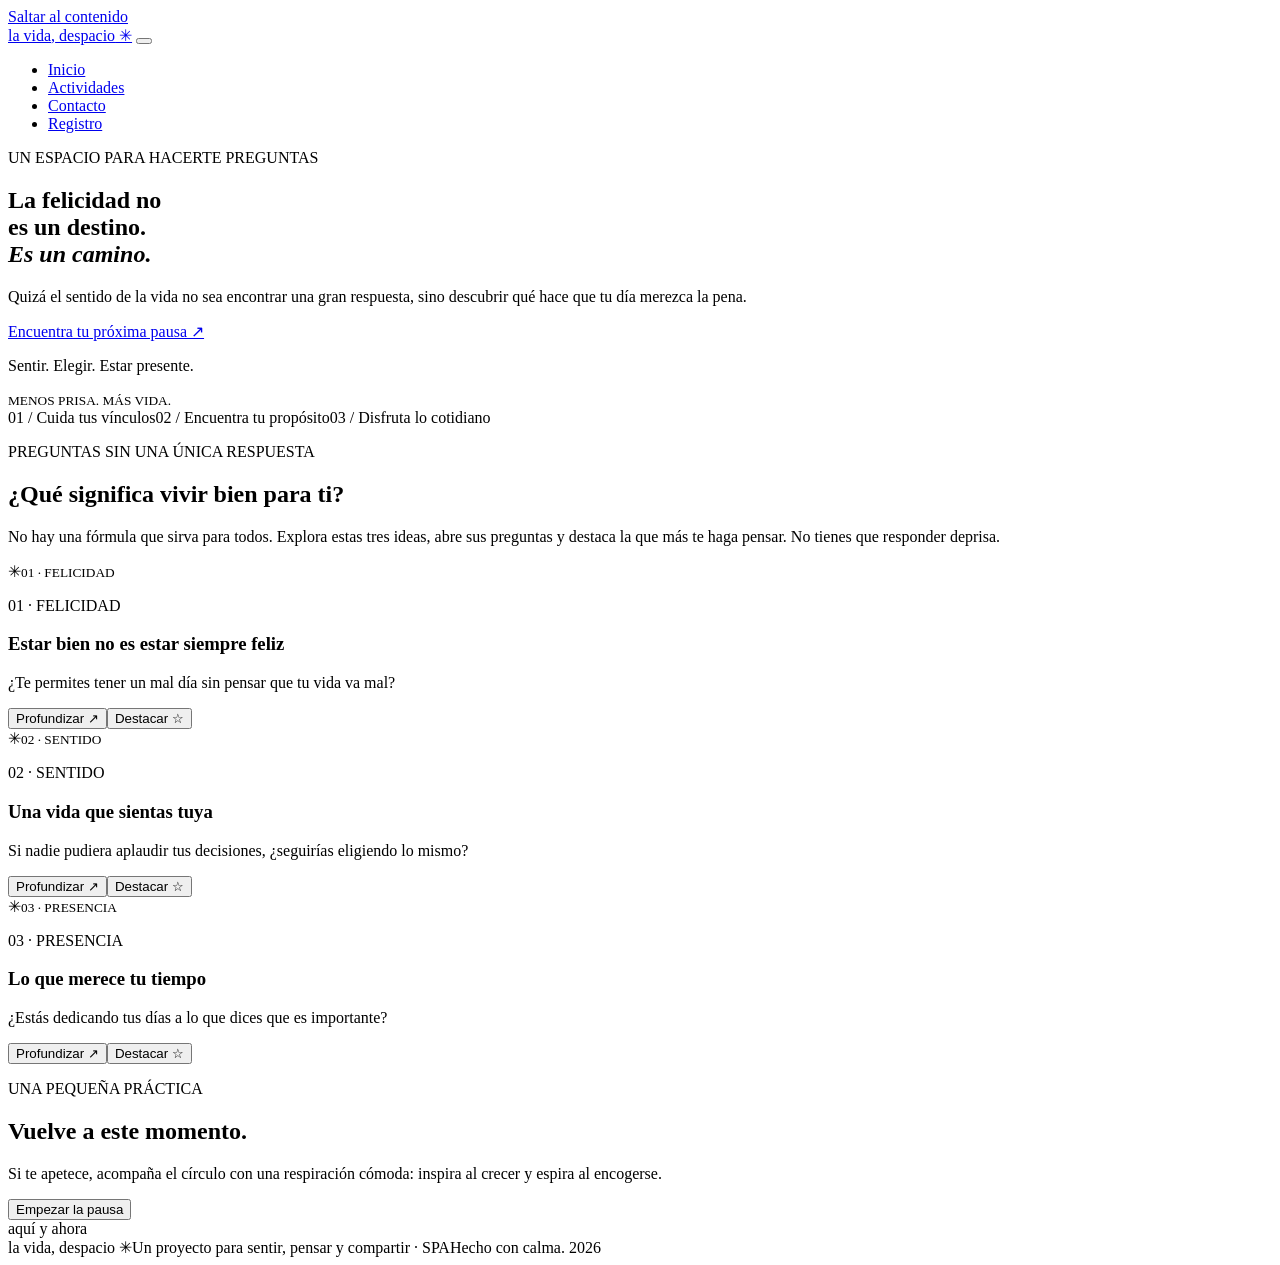
==== index.html @ 71df7619 "Entrega 2 - SPA con JavaScript" ====
<!doctype html>
<html lang="es">
  <head>
    <meta charset="utf-8">
    <meta name="viewport" content="width=device-width, initial-scale=1">
    <meta name="description" content="Reflexiones, encuentros y pequeñas pausas para explorar la felicidad y el sentido de la vida.">
    <title>
      Inicio · La vida, despacio
    </title>
    <link rel="icon" href="assets/favicon.svg" type="image/svg+xml">
    <link rel="stylesheet" href="assets/bootstrap.min.css">
    <link rel="stylesheet" href="assets/style.css">
    <script defer src="assets/bootstrap.bundle.min.js">
    </script>
    <script defer src="assets/app.js">
    </script>
  </head>
  <body data-spa="true" class="d-flex flex-column min-vh-100">
    <a class="skip" href="#contenido">Saltar al contenido</a>
    <nav class="navbar navbar-expand-md py-3" aria-label="Navegación principal">
      <div class="container contenedor-amarillo">
        <a class="brand" href="#inicio" data-route="inicio">la vida<span>,</span> despacio<span> ✳</span></a>
        <button class="navbar-toggler" type="button" data-bs-toggle="collapse" data-bs-target="#menu" aria-controls="menu" aria-expanded="false" aria-label="Abrir menú"><span class="navbar-toggler-icon"></span></button>
        <div class="collapse navbar-collapse" id="menu">
          <ul class="navbar-nav ms-auto gap-md-3">
            <li class="nav-item">
              <a class="nav-link active" href="#inicio" data-route="inicio" aria-current="page">Inicio</a>
            </li>
            <li class="nav-item">
              <a class="nav-link " href="#actividades" data-route="actividades">Actividades</a>
            </li>
            <li class="nav-item">
              <a class="nav-link " href="#contacto" data-route="contacto">Contacto</a>
            </li>
            <li class="nav-item">
              <a class="nav-link " href="#registro" data-route="registro">Registro</a>
            </li>
          </ul>
        </div>
      </div>
    </nav>
    <main id="contenido" class="container contenedor-amarillo flex-grow-1" tabindex="-1">
      <section id="inicio" class="view" aria-label="Inicio">
        <div class="hero">
          <div class="row align-items-center gx-lg-5">
            <div class="col-md-7">
              <p class="eyebrow mb-4">
                UN ESPACIO PARA HACERTE PREGUNTAS
              </p>
              <h1>
                La felicidad no<br>es un destino.<br><em>Es un camino.</em>
              </h1>
              <p class="lead mt-4">
                Quizá el sentido de la vida no sea encontrar una gran respuesta, sino descubrir qué hace que tu día merezca la pena.
              </p>
              <a class="btn btn-primary mt-2" href="#actividades" data-route="actividades">Encuentra tu próxima pausa ↗</a>
              <p class="note mt-4">
                Sentir. Elegir. Estar presente.
              </p>
            </div>
            <div class="col-md-5">
              <div class="landscape" role="img" aria-label="Paisaje de colinas verdes bajo un sol de terracota">
                <div class="orbit">
                </div>
                <div class="sun">
                </div>
                <div class="hill back">
                </div>
                <div class="hill">
                </div>
                <div class="hill front">
                </div>
                <small>MENOS PRISA. MÁS VIDA.</small>
              </div>
            </div>
          </div>
        </div>
        <div class="intro-line d-flex justify-content-between flex-wrap gap-2">
          <span>01 / Cuida tus vínculos</span><span>02 / Encuentra tu propósito</span><span>03 / Disfruta lo cotidiano</span>
        </div>
        <section class="section-space">
          <div class="row mb-4 align-items-end">
            <div class="col-md-7">
              <p class="eyebrow">
                PREGUNTAS SIN UNA ÚNICA RESPUESTA
              </p>
              <h2>
                ¿Qué significa vivir bien para ti?
              </h2>
            </div>
            <div class="col-md-5">
              <p>
                No hay una fórmula que sirva para todos. Explora estas tres ideas, abre sus preguntas y destaca la que más te haga pensar. No tienes que responder deprisa.
              </p>
            </div>
          </div>
          <div class="row g-4">
            <div class="col-md-4">
              <article class="card h-100" data-info="La alegría puede ser un momento; el bienestar también puede ser sentir que vives de acuerdo con lo que valoras. Piensa en algo que te dé paz aunque no te haga sonreír. ¿Qué te cuenta sobre lo que necesitas?">
                <div class="reflection-art " aria-hidden="true">
                  <span>✳</span><small>01 · FELICIDAD</small>
                </div>
                <div class="card-body p-4">
                  <p class="eyebrow">
                    01 · FELICIDAD
                  </p>
                  <h3 class="card-title">
                    Estar bien no es estar siempre feliz
                  </h3>
                  <p class="card-text">
                    ¿Te permites tener un mal día sin pensar que tu vida va mal?
                  </p>
                  <div class="d-flex flex-wrap gap-3">
                    <button class="text-button reflection-info" type="button" aria-expanded="false">Profundizar ↗</button><button class="text-button reflection-star" type="button" aria-pressed="false">Destacar ☆</button>
                  </div>
                </div>
              </article>
            </div>
            <div class="col-md-4">
              <article class="card h-100" data-info="No hace falta descubrir una misión grandiosa. El sentido puede construirse cuidando a alguien, aprendiendo algo o cumpliendo una pequeña promesa. ¿Qué decisión de esta semana te acercaría a la persona que quieres ser?">
                <div class="reflection-art rose" aria-hidden="true">
                  <span>✳</span><small>02 · SENTIDO</small>
                </div>
                <div class="card-body p-4">
                  <p class="eyebrow">
                    02 · SENTIDO
                  </p>
                  <h3 class="card-title">
                    Una vida que sientas tuya
                  </h3>
                  <p class="card-text">
                    Si nadie pudiera aplaudir tus decisiones, ¿seguirías eligiendo lo mismo?
                  </p>
                  <div class="d-flex flex-wrap gap-3">
                    <button class="text-button reflection-info" type="button" aria-expanded="false">Profundizar ↗</button><button class="text-button reflection-star" type="button" aria-pressed="false">Destacar ☆</button>
                  </div>
                </div>
              </article>
            </div>
            <div class="col-md-4">
              <article class="card h-100" data-info="Tu atención es una forma de elegir. Recuerda un instante corriente que hoy echas de menos. Tal vez una conversación, una comida o un paseo. ¿Qué momento de hoy te gustaría haber vivido con más atención?">
                <div class="reflection-art blue" aria-hidden="true">
                  <span>✳</span><small>03 · PRESENCIA</small>
                </div>
                <div class="card-body p-4">
                  <p class="eyebrow">
                    03 · PRESENCIA
                  </p>
                  <h3 class="card-title">
                    Lo que merece tu tiempo
                  </h3>
                  <p class="card-text">
                    ¿Estás dedicando tus días a lo que dices que es importante?
                  </p>
                  <div class="d-flex flex-wrap gap-3">
                    <button class="text-button reflection-info" type="button" aria-expanded="false">Profundizar ↗</button><button class="text-button reflection-star" type="button" aria-pressed="false">Destacar ☆</button>
                  </div>
                </div>
              </article>
            </div>
          </div>
        </section>
        <section class="pause mb-4">
          <div class="row align-items-center">
            <div class="col-md-8">
              <p class="eyebrow text-warning">
                UNA PEQUEÑA PRÁCTICA
              </p>
              <h2>
                Vuelve a este momento.
              </h2>
              <p>
                Si te apetece, acompaña el círculo con una respiración cómoda: inspira al crecer y espira al encogerse.
              </p>
              <button class="btn btn-light rounded-pill breath-toggle" type="button" aria-pressed="false">Empezar la pausa</button>
            </div>
            <div class="col-md-4 text-center">
              <div class="breath" aria-hidden="true">
                aquí y ahora
              </div>
            </div>
          </div>
        </section>
      </section>
      <section id="actividades" class="view" hidden aria-label="Actividades">
        <header class="section-space pb-3">
          <p class="eyebrow">
            COMPARTIR TAMBIÉN DA SENTIDO
          </p>
          <h1>
            Los buenos momentos<br><em>se comparten.</em>
          </h1>
          <p class="lead mt-4">
            Una conversación, una pregunta y tiempo para escuchar. Estas propuestas convierten la reflexión en una pequeña experiencia compartida.
          </p>
          <p class="note">
            Agenda ilustrativa. Las actividades no son convocatorias reales.
          </p>
        </header>
        <section class="section-space pt-4">
          <h2 class="mb-4">
            Nuestra próxima pausa
          </h2>
          <p>
            Destaca un tipo de actividad para encontrarlo de un vistazo. Todas permanecen visibles.
          </p>
          <div class="d-flex flex-wrap gap-2 mb-4" aria-label="Destacar actividades por tipo">
            <button class="btn btn-outline-dark filter active" data-filter="todos" aria-pressed="true">Todos</button><button class="btn btn-outline-dark filter" data-filter="dialogo" aria-pressed="false">Diálogo</button><button class="btn btn-outline-dark filter" data-filter="escritura" aria-pressed="false">Escritura</button><button class="btn btn-outline-dark filter" data-filter="presencia" aria-pressed="false">Presencia</button>
          </div>
          <p class="filter-status visually-hidden" role="status">
          </p>
          <div class="table-responsive">
            <table class="table">
              <caption>
                Actividades ilustrativas de La vida, despacio.
              </caption>
              <thead>
                <tr>
                  <th scope="col">
                    Actividad
                  </th>
                  <th scope="col">
                    Fecha
                  </th>
                  <th scope="col">
                    Lugar
                  </th>
                  <th scope="col">
                    Tipo
                  </th>
                  <th scope="col">
                    Información
                  </th>
                </tr>
              </thead>
              <tbody>
                <tr data-tipo="dialogo" data-detalle="Imagina que no necesitas impresionar a nadie. Comparte tres cosas a las que dedicarías más tiempo y escucha sin juzgar las respuestas del grupo.">
                  <th scope="row">
                    Lo que de verdad importa
                  </th>
                  <td>
                    12 noviembre 2026 · 17:00
                  </td>
                  <td>
                    Aula de descanso
                  </td>
                  <td>
                    <span class="badge text-bg-light">Dialogo</span>
                  </td>
                  <td>
                    <button class="text-button event-info" type="button" aria-expanded="false">Ver detalles ↗</button>
                  </td>
                </tr>
                <tr data-tipo="escritura" data-detalle="Escribe qué te preocupa hoy, qué agradeces y qué no quieres olvidar. La carta es personal: compartirla es opcional. ¿Qué te gustaría recordar dentro de un año?">
                  <th scope="row">
                    Una carta a tu yo del futuro
                  </th>
                  <td>
                    19 noviembre 2026 · 17:00
                  </td>
                  <td>
                    Aula de descanso
                  </td>
                  <td>
                    <span class="badge text-bg-light">Escritura</span>
                  </td>
                  <td>
                    <button class="text-button event-info" type="button" aria-expanded="false">Ver detalles ↗</button>
                  </td>
                </tr>
                <tr data-tipo="presencia" data-detalle="Un paseo sin mirar el móvil. Observa cinco cosas que normalmente te pasan desapercibidas. Después piensa si necesitas hacer más cosas o estar más presente en las que ya haces.">
                  <th scope="row">
                    Caminar sin llegar a ningún sitio
                  </th>
                  <td>
                    26 noviembre 2026 · 16:30
                  </td>
                  <td>
                    Patio del instituto
                  </td>
                  <td>
                    <span class="badge text-bg-light">Presencia</span>
                  </td>
                  <td>
                    <button class="text-button event-info" type="button" aria-expanded="false">Ver detalles ↗</button>
                  </td>
                </tr>
              </tbody>
            </table>
          </div>
          <aside class="pause mt-4">
            <h2>
              No necesitas tener todas las respuestas.
            </h2>
            <p class="mb-0">
              A veces basta con encontrar a alguien con quien compartir las preguntas.
            </p>
          </aside>
        </section>
      </section>
      <section id="contacto" class="view" hidden aria-label="Contacto">
        <section class="section-space">
          <div class="row g-5">
            <div class="col-lg-6">
              <p class="eyebrow">
                TE LEEMOS
              </p>
              <h1 style="font-size:clamp(3rem,5vw,4.7rem)">
                Toda conversación empieza por un hola.
              </h1>
              <p class="lead mt-4">
                ¿Una idea, una experiencia o una pregunta? Este espacio también se construye con lo que tú quieras compartir.
              </p>
              <div class="intro-line mt-5">
                La vida tiene más sentido cuando la compartimos.
              </div>
              <p class="note mt-4">
                El envío se simula en tu navegador. No se guardan datos ni se envían mensajes.
              </p>
            </div>
            <div class="col-lg-6">
              <form class="form-panel" data-form="contacto">
                <h2 class="mb-4">
                  Cuéntanos
                </h2>
                <div class="mb-3">
                  <label class="form-label" for="nombre">Nombre</label>
                  <input class="form-control" id="nombre" name="nombre" autocomplete="given-name" required minlength="2" maxlength="80">
                </div>
                <div class="mb-3">
                  <label class="form-label" for="email">Correo electrónico</label>
                  <input class="form-control" id="email" name="email" type="email" autocomplete="email" required maxlength="150">
                </div>
                <div class="mb-3">
                  <label class="form-label" for="asunto">Asunto</label>
                  <select class="form-select" id="asunto" name="asunto" required>
                    <option value="">
                      Selecciona un asunto
                    </option>
                    <option>
                      Proponer una actividad
                    </option>
                    <option>
                      Compartir una reflexión
                    </option>
                    <option>
                      Otra pregunta
                    </option>
                  </select>
                </div>
                <div class="mb-4">
                  <label class="form-label" for="mensaje">Tu mensaje</label>
                  <textarea class="form-control" id="mensaje" name="mensaje" rows="4" minlength="10" maxlength="1500" required></textarea>
                  <div class="form-text">
                    Escribe al menos 10 caracteres.
                  </div>
                </div>
                <button class="btn btn-primary" type="submit">Enviar mensaje ↗</button>
                <div class="form-message mt-3" role="status" aria-live="polite">
                </div>
              </form>
            </div>
          </div>
        </section>
      </section>
      <section id="registro" class="view" hidden aria-label="Registro">
        <section class="section-space">
          <div class="row g-5">
            <div class="col-lg-6">
              <p class="eyebrow">
                SÚMATE A LA INICIATIVA
              </p>
              <h1 style="font-size:clamp(3rem,5vw,4.7rem)">
                Haz sitio a nuevas historias.
              </h1>
              <p class="lead mt-4">
                Participar es dar el primer paso: conoce personas, comparte preguntas y descubre otras formas de mirar la vida.
              </p>
              <div class="intro-line mt-5">
                La vida tiene más sentido cuando la compartimos.
              </div>
              <p class="note mt-4">
                El envío se simula en tu navegador. No se guardan datos ni se envían mensajes.
              </p>
            </div>
            <div class="col-lg-6">
              <form class="form-panel" data-form="registro">
                <h2 class="mb-4">
                  Tu próxima historia
                </h2>
                <div class="mb-3">
                  <label class="form-label" for="registro-nombre">Nombre</label>
                  <input class="form-control" id="registro-nombre" name="nombre" autocomplete="given-name" required minlength="2" maxlength="80">
                </div>
                <div class="mb-3">
                  <label class="form-label" for="registro-email">Correo electrónico</label>
                  <input class="form-control" id="registro-email" name="email" type="email" autocomplete="email" required maxlength="150">
                </div>
                <div class="mb-3">
                  <label class="form-label" for="interes">¿Qué te interesa?</label>
                  <select class="form-select" id="interes" name="interes" required>
                    <option value="">
                      Elige una actividad
                    </option>
                    <option>
                      Diálogo
                    </option>
                    <option>
                      Escritura
                    </option>
                    <option>
                      Presencia
                    </option>
                  </select>
                </div>
                <div class="mb-3">
                  <label class="form-label" for="pregunta">Una pregunta que te acompaña (opcional)</label>
                  <input class="form-control" id="pregunta" name="pregunta" maxlength="120">
                </div>
                <div class="form-check mb-4">
                  <input class="form-check-input" type="checkbox" id="acepto" name="acepto" required>
                  <label class="form-check-label" for="acepto">Entiendo que este registro es una simulación.</label>
                </div>
                <button class="btn btn-primary" type="submit">Quiero participar ↗</button>
                <div class="form-message mt-3" role="status" aria-live="polite">
                </div>
              </form>
            </div>
          </div>
        </section>
      </section>
    </main>
    <footer>
      <div class="container contenedor-amarillo d-flex justify-content-between flex-wrap gap-2">
        <span class="brand fs-5">la vida, despacio ✳</span><span>Un proyecto para sentir, pensar y compartir · SPA</span><span>Hecho con calma. 2026</span>
      </div>
    </footer>
  </body>
</html>
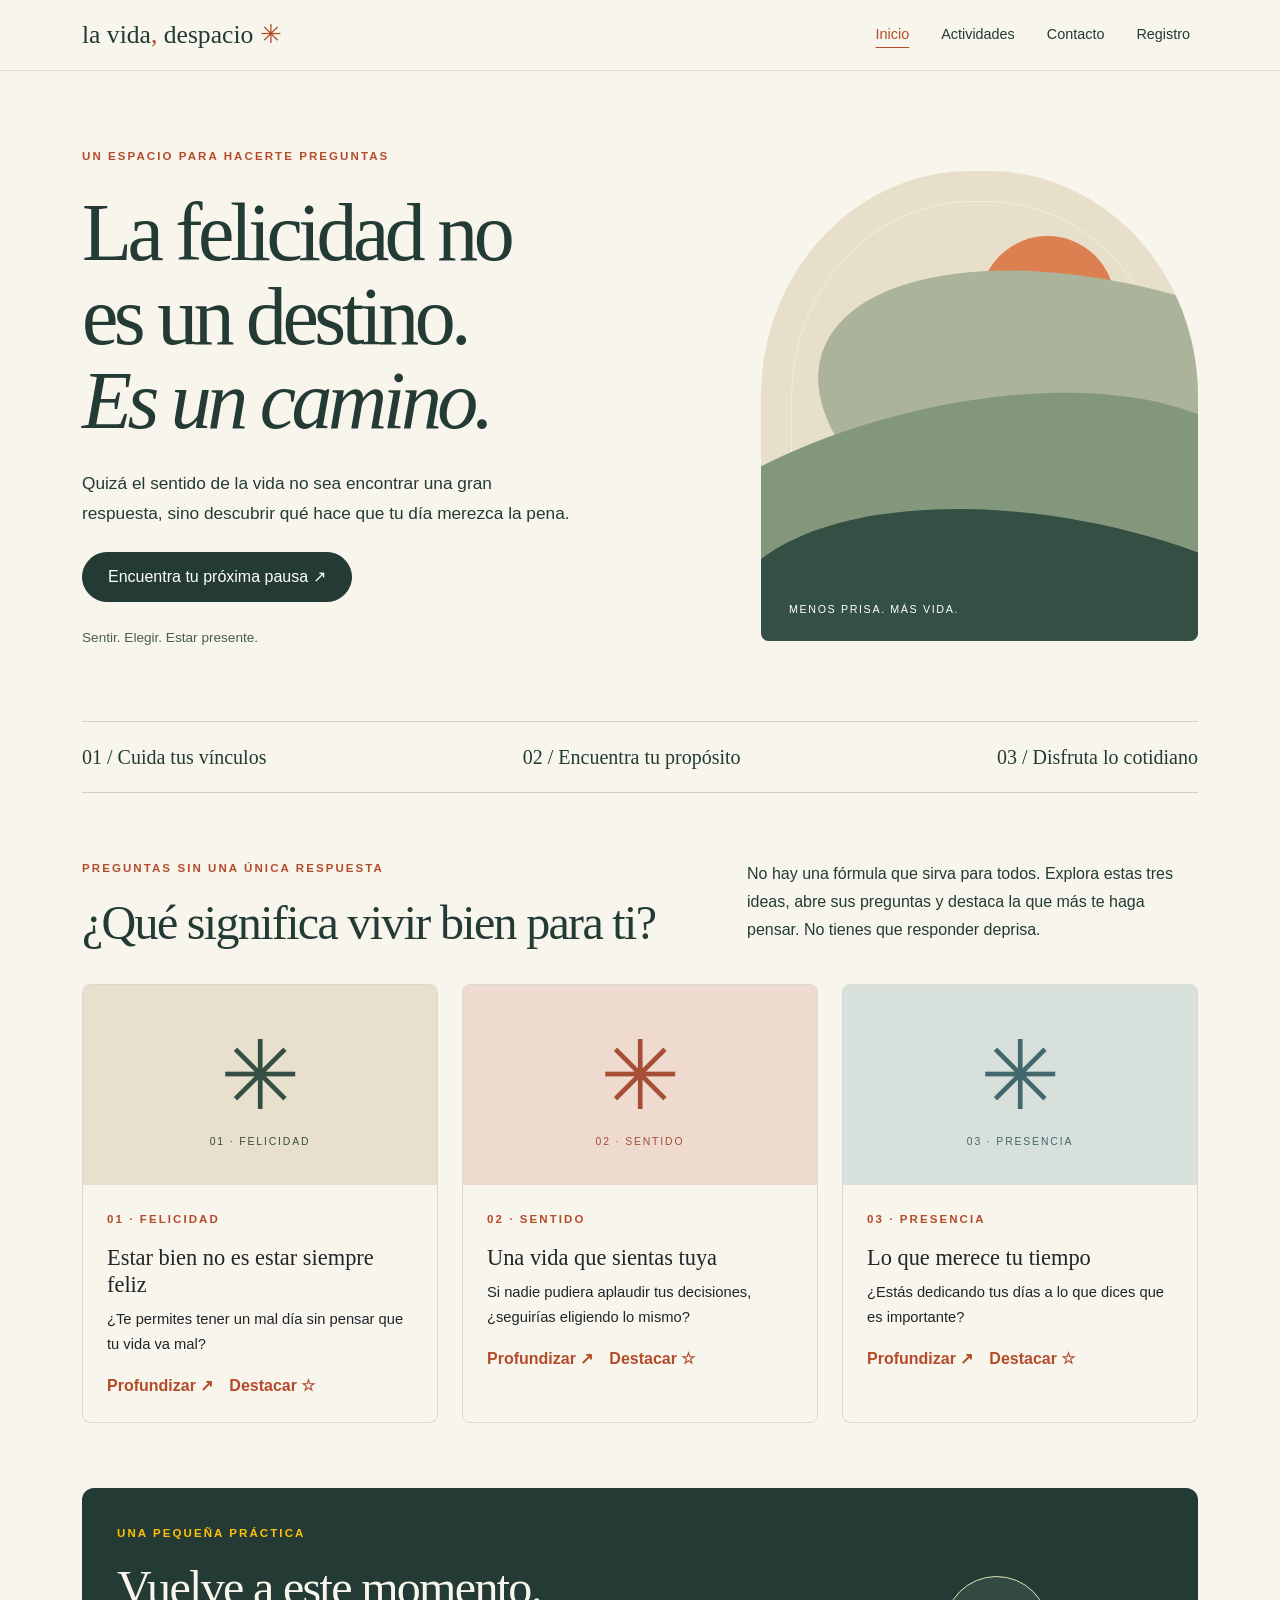
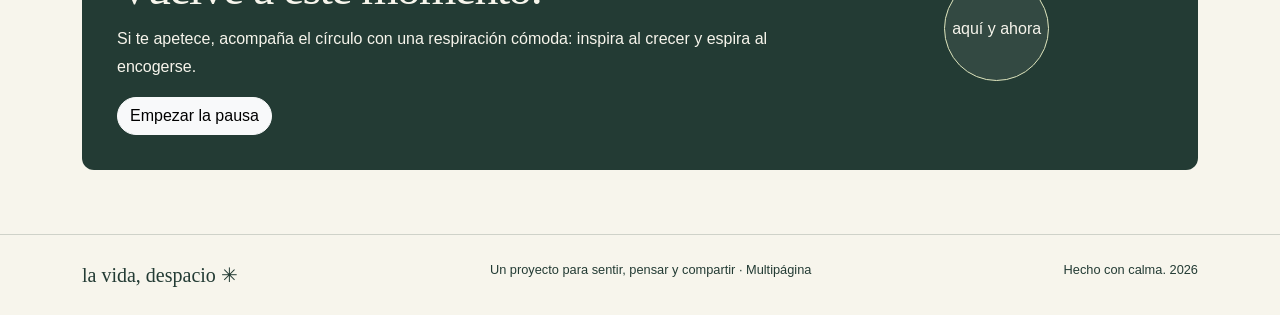
==== commit 53f561b9: "Entrega 1 - Web estática con Bootstrap 5.3" ====
--- a/index.html
+++ b/index.html
@@ -15,32 +15,32 @@
     <script defer src="assets/app.js">
     </script>
   </head>
-  <body data-spa="true" class="d-flex flex-column min-vh-100">
+  <body data-spa="false" class="d-flex flex-column min-vh-100">
     <a class="skip" href="#contenido">Saltar al contenido</a>
     <nav class="navbar navbar-expand-md py-3" aria-label="Navegación principal">
       <div class="container contenedor-amarillo">
-        <a class="brand" href="#inicio" data-route="inicio">la vida<span>,</span> despacio<span> ✳</span></a>
+        <a class="brand" href="index.html" data-route="inicio">la vida<span>,</span> despacio<span> ✳</span></a>
         <button class="navbar-toggler" type="button" data-bs-toggle="collapse" data-bs-target="#menu" aria-controls="menu" aria-expanded="false" aria-label="Abrir menú"><span class="navbar-toggler-icon"></span></button>
         <div class="collapse navbar-collapse" id="menu">
           <ul class="navbar-nav ms-auto gap-md-3">
             <li class="nav-item">
-              <a class="nav-link active" href="#inicio" data-route="inicio" aria-current="page">Inicio</a>
+              <a class="nav-link active" href="index.html" data-route="inicio" aria-current="page">Inicio</a>
             </li>
             <li class="nav-item">
-              <a class="nav-link " href="#actividades" data-route="actividades">Actividades</a>
+              <a class="nav-link " href="events.html" data-route="actividades">Actividades</a>
             </li>
             <li class="nav-item">
-              <a class="nav-link " href="#contacto" data-route="contacto">Contacto</a>
+              <a class="nav-link " href="contact.html" data-route="contacto">Contacto</a>
             </li>
             <li class="nav-item">
-              <a class="nav-link " href="#registro" data-route="registro">Registro</a>
+              <a class="nav-link " href="register.html" data-route="registro">Registro</a>
             </li>
           </ul>
         </div>
       </div>
     </nav>
     <main id="contenido" class="container contenedor-amarillo flex-grow-1" tabindex="-1">
-      <section id="inicio" class="view" aria-label="Inicio">
+      <div class="view">
         <div class="hero">
           <div class="row align-items-center gx-lg-5">
             <div class="col-md-7">
@@ -53,7 +53,7 @@
               <p class="lead mt-4">
                 Quizá el sentido de la vida no sea encontrar una gran respuesta, sino descubrir qué hace que tu día merezca la pena.
               </p>
-              <a class="btn btn-primary mt-2" href="#actividades" data-route="actividades">Encuentra tu próxima pausa ↗</a>
+              <a class="btn btn-primary mt-2" href="events.html" data-route="actividades">Encuentra tu próxima pausa ↗</a>
               <p class="note mt-4">
                 Sentir. Elegir. Estar presente.
               </p>
@@ -181,258 +181,11 @@
             </div>
           </div>
         </section>
-      </section>
-      <section id="actividades" class="view" hidden aria-label="Actividades">
-        <header class="section-space pb-3">
-          <p class="eyebrow">
-            COMPARTIR TAMBIÉN DA SENTIDO
-          </p>
-          <h1>
-            Los buenos momentos<br><em>se comparten.</em>
-          </h1>
-          <p class="lead mt-4">
-            Una conversación, una pregunta y tiempo para escuchar. Estas propuestas convierten la reflexión en una pequeña experiencia compartida.
-          </p>
-          <p class="note">
-            Agenda ilustrativa. Las actividades no son convocatorias reales.
-          </p>
-        </header>
-        <section class="section-space pt-4">
-          <h2 class="mb-4">
-            Nuestra próxima pausa
-          </h2>
-          <p>
-            Destaca un tipo de actividad para encontrarlo de un vistazo. Todas permanecen visibles.
-          </p>
-          <div class="d-flex flex-wrap gap-2 mb-4" aria-label="Destacar actividades por tipo">
-            <button class="btn btn-outline-dark filter active" data-filter="todos" aria-pressed="true">Todos</button><button class="btn btn-outline-dark filter" data-filter="dialogo" aria-pressed="false">Diálogo</button><button class="btn btn-outline-dark filter" data-filter="escritura" aria-pressed="false">Escritura</button><button class="btn btn-outline-dark filter" data-filter="presencia" aria-pressed="false">Presencia</button>
-          </div>
-          <p class="filter-status visually-hidden" role="status">
-          </p>
-          <div class="table-responsive">
-            <table class="table">
-              <caption>
-                Actividades ilustrativas de La vida, despacio.
-              </caption>
-              <thead>
-                <tr>
-                  <th scope="col">
-                    Actividad
-                  </th>
-                  <th scope="col">
-                    Fecha
-                  </th>
-                  <th scope="col">
-                    Lugar
-                  </th>
-                  <th scope="col">
-                    Tipo
-                  </th>
-                  <th scope="col">
-                    Información
-                  </th>
-                </tr>
-              </thead>
-              <tbody>
-                <tr data-tipo="dialogo" data-detalle="Imagina que no necesitas impresionar a nadie. Comparte tres cosas a las que dedicarías más tiempo y escucha sin juzgar las respuestas del grupo.">
-                  <th scope="row">
-                    Lo que de verdad importa
-                  </th>
-                  <td>
-                    12 noviembre 2026 · 17:00
-                  </td>
-                  <td>
-                    Aula de descanso
-                  </td>
-                  <td>
-                    <span class="badge text-bg-light">Dialogo</span>
-                  </td>
-                  <td>
-                    <button class="text-button event-info" type="button" aria-expanded="false">Ver detalles ↗</button>
-                  </td>
-                </tr>
-                <tr data-tipo="escritura" data-detalle="Escribe qué te preocupa hoy, qué agradeces y qué no quieres olvidar. La carta es personal: compartirla es opcional. ¿Qué te gustaría recordar dentro de un año?">
-                  <th scope="row">
-                    Una carta a tu yo del futuro
-                  </th>
-                  <td>
-                    19 noviembre 2026 · 17:00
-                  </td>
-                  <td>
-                    Aula de descanso
-                  </td>
-                  <td>
-                    <span class="badge text-bg-light">Escritura</span>
-                  </td>
-                  <td>
-                    <button class="text-button event-info" type="button" aria-expanded="false">Ver detalles ↗</button>
-                  </td>
-                </tr>
-                <tr data-tipo="presencia" data-detalle="Un paseo sin mirar el móvil. Observa cinco cosas que normalmente te pasan desapercibidas. Después piensa si necesitas hacer más cosas o estar más presente en las que ya haces.">
-                  <th scope="row">
-                    Caminar sin llegar a ningún sitio
-                  </th>
-                  <td>
-                    26 noviembre 2026 · 16:30
-                  </td>
-                  <td>
-                    Patio del instituto
-                  </td>
-                  <td>
-                    <span class="badge text-bg-light">Presencia</span>
-                  </td>
-                  <td>
-                    <button class="text-button event-info" type="button" aria-expanded="false">Ver detalles ↗</button>
-                  </td>
-                </tr>
-              </tbody>
-            </table>
-          </div>
-          <aside class="pause mt-4">
-            <h2>
-              No necesitas tener todas las respuestas.
-            </h2>
-            <p class="mb-0">
-              A veces basta con encontrar a alguien con quien compartir las preguntas.
-            </p>
-          </aside>
-        </section>
-      </section>
-      <section id="contacto" class="view" hidden aria-label="Contacto">
-        <section class="section-space">
-          <div class="row g-5">
-            <div class="col-lg-6">
-              <p class="eyebrow">
-                TE LEEMOS
-              </p>
-              <h1 style="font-size:clamp(3rem,5vw,4.7rem)">
-                Toda conversación empieza por un hola.
-              </h1>
-              <p class="lead mt-4">
-                ¿Una idea, una experiencia o una pregunta? Este espacio también se construye con lo que tú quieras compartir.
-              </p>
-              <div class="intro-line mt-5">
-                La vida tiene más sentido cuando la compartimos.
-              </div>
-              <p class="note mt-4">
-                El envío se simula en tu navegador. No se guardan datos ni se envían mensajes.
-              </p>
-            </div>
-            <div class="col-lg-6">
-              <form class="form-panel" data-form="contacto">
-                <h2 class="mb-4">
-                  Cuéntanos
-                </h2>
-                <div class="mb-3">
-                  <label class="form-label" for="nombre">Nombre</label>
-                  <input class="form-control" id="nombre" name="nombre" autocomplete="given-name" required minlength="2" maxlength="80">
-                </div>
-                <div class="mb-3">
-                  <label class="form-label" for="email">Correo electrónico</label>
-                  <input class="form-control" id="email" name="email" type="email" autocomplete="email" required maxlength="150">
-                </div>
-                <div class="mb-3">
-                  <label class="form-label" for="asunto">Asunto</label>
-                  <select class="form-select" id="asunto" name="asunto" required>
-                    <option value="">
-                      Selecciona un asunto
-                    </option>
-                    <option>
-                      Proponer una actividad
-                    </option>
-                    <option>
-                      Compartir una reflexión
-                    </option>
-                    <option>
-                      Otra pregunta
-                    </option>
-                  </select>
-                </div>
-                <div class="mb-4">
-                  <label class="form-label" for="mensaje">Tu mensaje</label>
-                  <textarea class="form-control" id="mensaje" name="mensaje" rows="4" minlength="10" maxlength="1500" required></textarea>
-                  <div class="form-text">
-                    Escribe al menos 10 caracteres.
-                  </div>
-                </div>
-                <button class="btn btn-primary" type="submit">Enviar mensaje ↗</button>
-                <div class="form-message mt-3" role="status" aria-live="polite">
-                </div>
-              </form>
-            </div>
-          </div>
-        </section>
-      </section>
-      <section id="registro" class="view" hidden aria-label="Registro">
-        <section class="section-space">
-          <div class="row g-5">
-            <div class="col-lg-6">
-              <p class="eyebrow">
-                SÚMATE A LA INICIATIVA
-              </p>
-              <h1 style="font-size:clamp(3rem,5vw,4.7rem)">
-                Haz sitio a nuevas historias.
-              </h1>
-              <p class="lead mt-4">
-                Participar es dar el primer paso: conoce personas, comparte preguntas y descubre otras formas de mirar la vida.
-              </p>
-              <div class="intro-line mt-5">
-                La vida tiene más sentido cuando la compartimos.
-              </div>
-              <p class="note mt-4">
-                El envío se simula en tu navegador. No se guardan datos ni se envían mensajes.
-              </p>
-            </div>
-            <div class="col-lg-6">
-              <form class="form-panel" data-form="registro">
-                <h2 class="mb-4">
-                  Tu próxima historia
-                </h2>
-                <div class="mb-3">
-                  <label class="form-label" for="registro-nombre">Nombre</label>
-                  <input class="form-control" id="registro-nombre" name="nombre" autocomplete="given-name" required minlength="2" maxlength="80">
-                </div>
-                <div class="mb-3">
-                  <label class="form-label" for="registro-email">Correo electrónico</label>
-                  <input class="form-control" id="registro-email" name="email" type="email" autocomplete="email" required maxlength="150">
-                </div>
-                <div class="mb-3">
-                  <label class="form-label" for="interes">¿Qué te interesa?</label>
-                  <select class="form-select" id="interes" name="interes" required>
-                    <option value="">
-                      Elige una actividad
-                    </option>
-                    <option>
-                      Diálogo
-                    </option>
-                    <option>
-                      Escritura
-                    </option>
-                    <option>
-                      Presencia
-                    </option>
-                  </select>
-                </div>
-                <div class="mb-3">
-                  <label class="form-label" for="pregunta">Una pregunta que te acompaña (opcional)</label>
-                  <input class="form-control" id="pregunta" name="pregunta" maxlength="120">
-                </div>
-                <div class="form-check mb-4">
-                  <input class="form-check-input" type="checkbox" id="acepto" name="acepto" required>
-                  <label class="form-check-label" for="acepto">Entiendo que este registro es una simulación.</label>
-                </div>
-                <button class="btn btn-primary" type="submit">Quiero participar ↗</button>
-                <div class="form-message mt-3" role="status" aria-live="polite">
-                </div>
-              </form>
-            </div>
-          </div>
-        </section>
-      </section>
+      </div>
     </main>
     <footer>
       <div class="container contenedor-amarillo d-flex justify-content-between flex-wrap gap-2">
-        <span class="brand fs-5">la vida, despacio ✳</span><span>Un proyecto para sentir, pensar y compartir · SPA</span><span>Hecho con calma. 2026</span>
+        <span class="brand fs-5">la vida, despacio ✳</span><span>Un proyecto para sentir, pensar y compartir · Multipágina</span><span>Hecho con calma. 2026</span>
       </div>
     </footer>
   </body>
--- a/assets/style.css
+++ b/assets/style.css
@@ -0,0 +1,321 @@
+:root {
+  --ink:#233b34;
+  --paper:#f7f5ec;
+  --sage:#dce5d6;
+  --orange:#b44b2b; 
+}
+body {
+  background:var(--paper);
+  color:var(--ink);
+  font-family:Arial,sans-serif; 
+}
+h1,h2,h3,.brand {
+  font-family:Georgia,serif; 
+}
+h1 {
+  font-size:clamp(3.2rem,6.4vw,6rem);
+  line-height:1.03;
+  letter-spacing:-.055em; 
+}
+h2 {
+  font-size:clamp(2rem,4vw,3rem);
+  letter-spacing:-.035em; 
+}
+p {
+  line-height:1.75; 
+}
+.navbar {
+  border-bottom:1px solid #233b3420;
+  background:var(--paper); 
+}
+.brand {
+  font-size:1.6rem;
+  text-decoration:none;
+  color:var(--ink); 
+}
+.brand span {
+  color:var(--orange); 
+}
+.nav-link {
+  color:var(--ink);
+  font-size:.9rem; 
+}
+.nav-link.active {
+  color:var(--orange)!important;
+  text-decoration:underline;
+  text-underline-offset:8px; 
+}
+.eyebrow {
+  text-transform:uppercase;
+  letter-spacing:.18em;
+  font-size:.72rem;
+  font-weight:bold;
+  color:var(--orange); 
+}
+.hero {
+  padding:75px 0 55px; 
+}
+.hero .lead {
+  max-width:490px;
+  font-size:1.08rem; 
+}
+.btn-primary {
+  background:var(--ink);
+  border-color:var(--ink);
+  border-radius:30px;
+  padding:12px 25px; 
+}
+.btn-primary:hover {
+  background:#3c594b;
+  border-color:#3c594b; 
+}
+.btn-outline-dark {
+  border-radius:30px;
+  color:var(--ink); 
+}
+.landscape {
+  position:relative;
+  min-height:470px;
+  background:#e7dfc9;
+  border-radius:48% 48% 8px 8px;
+  overflow:hidden;
+  isolation:isolate; 
+}
+.sun {
+  position:absolute;
+  top:65px;
+  left:50%;
+  width:135px;
+  height:135px;
+  border-radius:50%;
+  background:#dc8051;
+  animation:float 7s ease-in-out infinite; 
+}
+.hill {
+  position:absolute;
+  width:160%;
+  height:330px;
+  border-radius:50%;
+  left:-40%;
+  bottom:-100px;
+  background:#82977b;
+  transform:rotate(-15deg); 
+}
+.hill.back {
+  background:#abb39a;
+  bottom:15px;
+  left:10%;
+  transform:rotate(18deg); 
+}
+.hill.front {
+  background:#344f43;
+  bottom:-210px;
+  left:-10%;
+  transform:rotate(12deg); 
+}
+.landscape small {
+  position:absolute;
+  bottom:24px;
+  left:28px;
+  color:white;
+  z-index:3;
+  letter-spacing:.15em;
+  font-size:.67rem; 
+}
+.orbit {
+  position:absolute;
+  inset:30px;
+  border:1px solid #ffffff60;
+  border-radius:48% 48% 5px 5px; 
+}
+.intro-line {
+  border-top:1px solid #233b3430;
+  border-bottom:1px solid #233b3430;
+  padding:20px 0;
+  font-family:Georgia,serif;
+  font-size:1.25rem; 
+}
+.section-space {
+  padding:65px 0; 
+}
+.card {
+  border:1px solid #233b3425;
+  border-radius:8px;
+  background:transparent;
+  overflow:hidden;
+  transition:transform .3s,box-shadow .3s; 
+}
+.card:hover {
+  transform:translateY(-5px); 
+}
+.reflection-art {
+  height:200px;
+  display:flex;
+  align-items:center;
+  justify-content:center;
+  flex-direction:column;
+  background:#e8dfcc;
+  color:#344f43; 
+}
+.reflection-art span {
+  font-family:Georgia,serif;
+  font-size:6rem;
+  line-height:1.2; 
+}
+.reflection-art small {
+  letter-spacing:.18em;
+  font-size:.65rem; 
+}
+.reflection-art.rose {
+  background:#eedacf;
+  color:#a64f36; 
+}
+.reflection-art.blue {
+  background:#d8e0dc;
+  color:#42676c; 
+}
+.card-title {
+  font-size:1.4rem; 
+}
+.card-text {
+  font-size:.92rem; 
+}
+.text-button {
+  border:0;
+  background:none;
+  color:var(--orange);
+  padding:0;
+  font-weight:bold;
+  text-align:left; 
+}
+.destacado {
+  box-shadow:0 0 0 3px #b44b2b!important; 
+}
+.detail {
+  margin-top:15px;
+  padding:14px;
+  background:#e7ebdf;
+  border-radius:6px;
+  font-size:.9rem; 
+}
+.pause {
+  background:var(--ink);
+  color:var(--paper);
+  border-radius:12px;
+  padding:35px; 
+}
+.breath {
+  width:105px;
+  height:105px;
+  border:1px solid #dee5bd;
+  border-radius:50%;
+  display:grid;
+  place-items:center;
+  margin:25px auto;
+  background:#ffffff12; 
+}
+.breath.running {
+  animation:breathe 8s ease-in-out infinite; 
+}
+.table {
+  --bs-table-bg:transparent;
+  --bs-table-color:var(--ink);
+  vertical-align:middle; 
+}
+.table td,.table th {
+  padding:22px 14px; 
+}
+.table .resaltado>* {
+  background:#e1e8cf; 
+}
+.filter.active {
+  background:var(--ink);
+  color:white; 
+}
+.form-control,.form-select {
+  background:#fffdf7;
+  border-color:#b6bdb0;
+  padding:12px; 
+}
+.form-panel {
+  background:#e7ebdf;
+  padding:clamp(22px,5vw,45px);
+  border-radius:10px; 
+}
+footer {
+  border-top:1px solid #233b3430;
+  padding:25px 0;
+  margin-top:40px;
+  font-size:.8rem; 
+}
+.view {
+  animation:appear .55s ease both; 
+}
+[hidden] {
+  display:none!important; 
+}
+a:focus-visible,button:focus-visible {
+  outline:3px solid #b44b2b;
+  outline-offset:4px; 
+}
+.skip {
+  position:absolute;
+  top:-90px;
+  background:white;
+  z-index:99; 
+}
+.skip:focus {
+  top:0; 
+}
+.note {
+  font-size:.85rem;
+  color:#4b5e51; 
+}
+.form-message:empty {
+  display:none; 
+}
+@keyframes float {
+  50% {
+    transform:translateY(-15px); 
+  }
+}
+@keyframes appear {
+  from {
+    opacity:0;
+    transform:translateY(12px); 
+  }
+  to {
+    opacity:1;
+    transform:translateY(0); 
+  }
+}
+@keyframes breathe {
+  50% {
+    transform:scale(1.35);
+    background:#ffffff30; 
+  }
+}
+@media(max-width:767px) {
+  .hero {
+    padding:40px 0; 
+  }
+  .landscape {
+    min-height:330px; 
+  }
+  .section-space {
+    padding:40px 0; 
+  }
+  .table td,.table th {
+    padding:15px 10px; 
+  }
+  .hero .row {
+    gap:30px; 
+  }
+}
+@media(prefers-reduced-motion:reduce) {
+  *,*::before,*::after {
+    animation:none!important;
+    transition:none!important;
+    scroll-behavior:auto!important; 
+  }
+}
